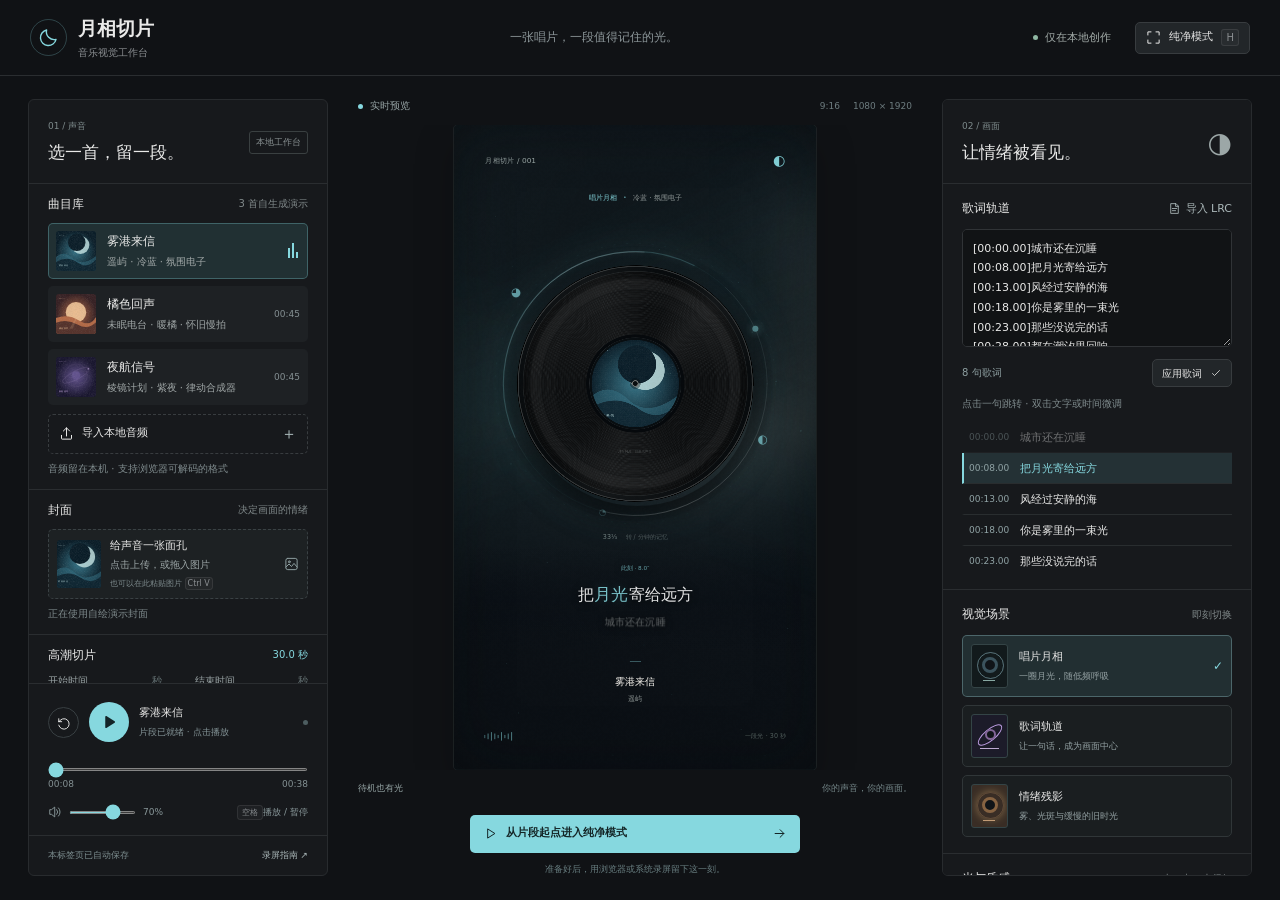
==== index.html @ 931502b3 "月相切片：加入浏览器端音乐视觉短片工作台。 桌面三栏编辑、9:16 纯净录制舞台、三套视觉场景、LRC 与会话内素材保存。演示曲和封面由仓库内脚本合成。" ====
<!doctype html>
<html lang="zh-CN">
<head>
  <meta charset="UTF-8">
  <meta name="viewport" content="width=device-width, initial-scale=1">
  <meta name="theme-color" content="#101215">
  <meta name="description" content="月相切片：用唱片、歌词和光，留下值得记住的几十秒。纯本地音乐视觉工作台。">
  <title>月相切片 · 音乐视觉工作台</title>
  <link rel="icon" href="assets/icon.svg" type="image/svg+xml">
  <link rel="stylesheet" href="css/workspace.css">
  <script type="module" src="js/app.js"></script>
</head>
<body>
  <svg class="icon-library" xmlns="http://www.w3.org/2000/svg" aria-hidden="true">
    <symbol id="i-moon" viewBox="0 0 24 24"><path d="M20.6 14.2A9 9 0 0 1 9.8 3.4 9 9 0 1 0 20.6 14.2Z"/></symbol>
    <symbol id="i-upload" viewBox="0 0 24 24"><path d="M12 16V3m-5 5 5-5 5 5M4 15v5a1 1 0 0 0 1 1h14a1 1 0 0 0 1-1v-5"/></symbol>
    <symbol id="i-image" viewBox="0 0 24 24"><rect x="3" y="3" width="18" height="18" rx="3"/><circle cx="8.5" cy="8.5" r="1.5"/><path d="m3 17 5-5 4 4 4-5 5 6"/></symbol>
    <symbol id="i-play" viewBox="0 0 24 24"><path d="m8 5 11 7-11 7Z"/></symbol>
    <symbol id="i-pause" viewBox="0 0 24 24"><path d="M8 5v14M16 5v14"/></symbol>
    <symbol id="i-restart" viewBox="0 0 24 24"><path d="M3 8V3m0 5h5M3.6 8A9 9 0 1 1 3 14"/></symbol>
    <symbol id="i-volume" viewBox="0 0 24 24"><path d="M11 4 6 8H3v8h3l5 4ZM15 8a6 6 0 0 1 0 8m3-11a10 10 0 0 1 0 14"/></symbol>
    <symbol id="i-expand" viewBox="0 0 24 24"><path d="M8 3H3v5m13-5h5v5M3 16v5h5m13-5v5h-5"/></symbol>
    <symbol id="i-arrow" viewBox="0 0 24 24"><path d="M5 12h14m-6-6 6 6-6 6"/></symbol>
    <symbol id="i-check" viewBox="0 0 24 24"><path d="m5 12 4 4L19 6"/></symbol>
    <symbol id="i-wave" viewBox="0 0 24 24"><path d="M3 10v4m4-7v10m5-14v18m5-14v10m4-7v4"/></symbol>
    <symbol id="i-orbit" viewBox="0 0 24 24"><circle cx="12" cy="12" r="4"/><ellipse cx="12" cy="12" rx="11" ry="5" transform="rotate(-35 12 12)"/></symbol>
    <symbol id="i-glow" viewBox="0 0 24 24"><path d="M12 3v2m0 14v2M3 12h2m14 0h2M5.6 5.6 7 7m10 10 1.4 1.4M5.6 18.4 7 17m10-10 1.4-1.4"/><circle cx="12" cy="12" r="4"/></symbol>
    <symbol id="i-file" viewBox="0 0 24 24"><path d="M14 3H5v18h14V8Zm0 0v5h5M8 12h8m-8 4h6"/></symbol>
  </svg>
  <header class="app-header">
    <a class="brand" href="./" aria-label="月相切片首页"><span class="brand-mark"><svg><use href="#i-moon"/></svg></span><span>月相切片<small>音乐视觉工作台</small></span></a>
    <div class="header-note">一张唱片，一段值得记住的光。</div>
    <div class="header-actions"><span class="local-badge"><i></i>仅在本地创作</span><button id="clean-mode" class="button small"><svg><use href="#i-expand"/></svg>纯净模式<kbd>H</kbd></button></div>
  </header>

  <main class="workspace">
    <aside class="panel library-panel" aria-label="曲目与播放设置">
      <div class="panel-heading"><div><span class="eyebrow">01 / 声音</span><h1>选一首，留一段。</h1></div><span class="outline-tag">本地工作台</span></div>
      <div class="library-scroll">
      <section class="panel-section song-section">
        <div class="section-title"><h2>曲目库</h2><span id="track-count">3 首演示</span></div>
        <div id="track-list" class="track-list" role="list" aria-label="曲目选择"></div>
        <label class="button import-audio" for="audio-file"><svg><use href="#i-upload"/></svg>导入本地音频<span>＋</span></label>
        <input id="audio-file" class="file-input" type="file" accept="audio/*,.wav,.mp3,.m4a,.aac,.ogg,.flac,.webm">
        <p class="field-hint">音频留在本机 · 支持浏览器可解码的格式</p>
        <div id="track-metadata" class="import-metadata" hidden>
          <label>歌名<input id="track-title" maxlength="80" placeholder="为这段声音命名"></label>
          <label>艺术家<input id="track-artist" maxlength="80" placeholder="艺术家名称"></label>
        </div>
      </section>

      <section class="panel-section cover-section">
        <div class="section-title"><h2>封面</h2><span>决定画面的情绪</span></div>
        <div id="cover-drop" class="cover-drop" tabindex="0" role="button" aria-label="点击、拖入或粘贴封面图片">
          <img id="cover-preview" src="assets/covers/mist-letter.svg" alt="当前封面">
          <div><strong>给声音一张面孔</strong><span>点击上传，或拖入图片</span><small>也可以在此粘贴图片 <kbd>Ctrl V</kbd></small></div>
          <svg><use href="#i-image"/></svg>
        </div>
        <input id="cover-file" class="file-input" type="file" accept="image/*">
        <p id="cover-status" class="field-hint" role="status">正在使用自绘演示封面</p>
      </section>

      <section class="panel-section clip-section">
        <div class="section-title"><h2>高潮切片</h2><span id="clip-length" class="accent-text">30.0 秒</span></div>
        <div class="time-fields"><label>开始时间 <span>秒</span><input id="clip-start" type="number" min="0" step="0.1" value="8" aria-label="片段开始时间（秒）"></label><span class="time-divider">—</span><label>结束时间 <span>秒</span><input id="clip-end" type="number" min="0" step="0.1" value="38" aria-label="片段结束时间（秒）"></label></div>
        <div class="waveform-wrap"><canvas id="waveform" width="520" height="112" aria-label="整首歌曲波形与片段范围"></canvas><div id="wave-selection" class="wave-selection"></div><div id="wave-playhead" class="wave-playhead"></div></div>
        <div class="wave-times"><span>00:00</span><span id="audio-duration">00:45</span></div>
        <p id="clip-message" class="field-hint" role="status">选取 15–60 秒，把最好的一段留下来。</p>
      </section>

      </div>
      <section class="player-section" aria-label="播放控制">
        <div class="player-controls"><button id="restart-play" class="icon-button" aria-label="从片段起点播放" title="从片段起点播放"><svg><use href="#i-restart"/></svg></button><button id="play-toggle" class="play-button" aria-label="播放" disabled><svg><use href="#i-play"/></svg></button><div><strong id="player-title">雾港来信</strong><span id="audio-status" role="status">正在准备声音…</span></div><span id="play-state" class="play-state"><i></i></span></div>
        <input id="progress" class="progress-range" type="range" min="8" max="38" value="8" step="0.01" aria-label="片段播放进度">
        <div class="play-times"><span id="current-time">00:08</span><span id="clip-end-time">00:38</span></div>
        <div class="volume-control"><svg><use href="#i-volume"/></svg><input id="volume" type="range" min="0" max="100" value="70" aria-label="音量"><output id="volume-value">70%</output><span class="shortcut-hint"><kbd>空格</kbd>播放 / 暂停</span></div>
      </section>
      <div class="panel-bottom"><span id="session-status"><i></i>本标签页自动保存</span><button id="record-help" class="text-button">录屏指南 ↗</button></div>
    </aside>

    <section class="stage-column" aria-label="视觉作品预览">
      <div class="preview-heading"><span><i></i>实时预览</span><div><span>9:16</span><span>1080 × 1920</span></div></div>
      <div class="stage-fit">
        <div id="stage" class="stage" data-scene="moon" aria-label="9:16 音乐视觉舞台">
          <div id="stage-scene" class="stage-scene">
            <div class="cover-backdrop"></div><div class="stage-gradient"></div>
            <div class="ambient-fog fog-one"></div><div class="ambient-fog fog-two"></div>
            <canvas id="particle-canvas" width="1080" height="1920" aria-hidden="true"></canvas>
            <div class="stage-topline"><span id="stage-edition">月相切片 / 001</span><span class="stage-top-mark">◐</span></div>
            <div class="scene-caption"><span id="scene-name">唱片月相</span><i></i><span id="stage-mood">冷蓝 · 氛围电子</span></div>

            <div class="record-composition">
              <div class="record-aura"></div>
              <svg class="moon-orbit" viewBox="0 0 900 900" aria-hidden="true"><defs><linearGradient id="orbit-light"><stop stop-color="white" stop-opacity=".05"/><stop offset=".45" stop-color="white" stop-opacity=".8"/><stop offset="1" stop-color="white" stop-opacity=".12"/></linearGradient></defs><circle class="orbit-base" cx="450" cy="450" r="392"/><circle class="orbit-main" cx="450" cy="450" r="392"/><circle class="orbit-fine" cx="450" cy="450" r="417"/><path class="orbit-arc" d="M92 610 A392 392 0 0 1 625 99"/><circle class="orbit-point" cx="807" cy="287" r="9"/></svg>
              <div class="phase-dot phase-one">◕</div><div class="phase-dot phase-two">◐</div><div class="phase-dot phase-three">◔</div>
              <div class="vinyl-shadow"></div>
              <div id="vinyl" class="vinyl"><div class="vinyl-sheen"></div><div class="vinyl-grooves"></div><div class="vinyl-label"><img id="vinyl-cover" src="assets/covers/mist-letter.svg" alt="唱片中心封面"><span class="spindle"></span></div><span class="vinyl-stamp">月相切片 · 自生成声音</span></div>
              <div class="record-coordinate">33⅓ <span>转 / 分钟的记忆</span></div>
            </div>

            <div id="lyric-display" class="lyric-display" aria-label="当前歌词">
              <span class="lyric-overline">此刻 · 08.0″</span>
              <div id="lyric-main" class="lyric-main">把月光寄给远方</div>
              <div id="lyric-secondary" class="lyric-secondary">风经过安静的海</div>
            </div>
            <div class="stage-song"><span class="song-rule"></span><h2 id="stage-title">雾港来信</h2><p id="stage-artist">遥屿</p></div>
            <div class="stage-bottomline"><div class="stage-meter" aria-hidden="true"><i></i><i></i><i></i><i></i><i></i><i></i><i></i><i></i><i></i></div><span id="stage-clip-caption">一段光 · 30 秒</span></div>
            <canvas id="grain-canvas" width="270" height="480" aria-hidden="true"></canvas>
            <div class="stage-vignette"></div>
            <div id="stage-error" class="stage-error" role="alert" hidden></div>
          </div>
        </div>
      </div>
      <div class="preview-bottom"><span id="preview-state"><i></i>待机也有光</span><span>你的声音，你的画面。</span></div>
      <div class="stage-actions"><button id="clean-start" class="button primary"><svg><use href="#i-play"/></svg>从片段起点进入纯净模式<svg><use href="#i-arrow"/></svg></button><p>准备好后，用浏览器或系统录屏留下这一刻。</p></div>
    </section>

    <aside class="panel edit-panel" aria-label="歌词与视觉设置">
      <div class="panel-heading"><div><span class="eyebrow">02 / 画面</span><h2>让情绪被看见。</h2></div><span class="tiny-moon">◑</span></div>
      <section class="panel-section lyrics-section">
        <div class="section-title"><h2>歌词轨道</h2><label class="text-button" for="lrc-file"><svg><use href="#i-file"/></svg>导入 LRC</label></div>
        <input id="lrc-file" class="file-input" type="file" accept=".lrc,.txt,text/plain">
        <label class="visually-hidden" for="lrc-editor">LRC 歌词文本</label>
        <textarea id="lrc-editor" rows="5" spellcheck="false" placeholder="[00:08.00] 把月光寄给远方&#10;[00:13.00] 风经过安静的海"></textarea>
        <div class="lrc-actions"><span id="lyric-count">8 句歌词</span><button id="apply-lrc" class="button small">应用歌词<svg><use href="#i-check"/></svg></button></div>
        <p id="lrc-message" class="field-hint" role="status">点击一句跳转 · 双击文字或时间微调</p>
        <div id="lyric-list" class="lyric-list" aria-label="点击歌词跳转，双击编辑"></div>
      </section>

      <section class="panel-section scenes-section">
        <div class="section-title"><h2>视觉场景</h2><span>即刻切换</span></div>
        <div class="scene-list" role="group" aria-label="选择视觉场景">
          <button class="scene-card selected" data-scene="moon" aria-pressed="true"><span class="scene-thumb moon-thumb"><span></span></span><div><strong>唱片月相</strong><small>一圈月光，随低频呼吸</small></div><span class="scene-selected">✓</span></button>
          <button class="scene-card" data-scene="orbit" aria-pressed="false"><span class="scene-thumb orbit-thumb"><span></span></span><div><strong>歌词轨道</strong><small>让一句话，成为画面中心</small></div><span class="scene-selected">✓</span></button>
          <button class="scene-card" data-scene="afterglow" aria-pressed="false"><span class="scene-thumb glow-thumb"><span></span></span><div><strong>情绪残影</strong><small>雾、光斑与缓慢的旧时光</small></div><span class="scene-selected">✓</span></button>
        </div>
      </section>

      <section class="panel-section visual-section">
        <div class="section-title"><h2>光与质感</h2><span>少一点，也很好</span></div>
        <div class="color-row"><span>主题色</span><div class="color-swatches" role="group" aria-label="主题预设色"><button class="color-swatch" style="--swatch:#86d8df" data-color="#86d8df" aria-label="月光青" aria-pressed="true"></button><button class="color-swatch" style="--swatch:#f0b47d" data-color="#f0b47d" aria-label="黄昏橘" aria-pressed="false"></button><button class="color-swatch" style="--swatch:#b9a0f5" data-color="#b9a0f5" aria-label="夜航紫" aria-pressed="false"></button><button class="color-swatch" style="--swatch:#e5a6b5" data-color="#e5a6b5" aria-label="余温粉" aria-pressed="false"></button><button class="color-swatch" style="--swatch:#d9dec8" data-color="#d9dec8" aria-label="雾白" aria-pressed="false"></button></div><label class="custom-color" title="自定义主题色"><input id="accent-color" type="color" value="#86d8df" aria-label="自定义主题色"><span>＋</span></label></div>
        <label class="intensity-control"><span>粒子扩散</span><input id="particles" type="range" min="0" max="100" value="42" aria-label="粒子强度"><output for="particles">42</output></label>
        <label class="intensity-control"><span>月相光环</span><input id="halo" type="range" min="0" max="100" value="62" aria-label="光环强度"><output for="halo">62</output></label>
        <label class="intensity-control"><span>胶片质感</span><input id="grain" type="range" min="0" max="100" value="17" aria-label="胶片强度"><output for="grain">17</output></label>
      </section>
      <div class="edit-bottom"><svg><use href="#i-moon"/></svg><p>一张唱片，承载一段歌词、<br>一种情绪和最值得记住的几十秒。</p></div>
    </aside>
  </main>

  <div id="toast" class="toast" role="status" hidden></div>
  <div id="clean-hint" class="clean-hint" hidden>按 <kbd>ESC</kbd> 返回工作台</div>
  <dialog id="help-dialog">
    <button id="close-help" class="dialog-close" aria-label="关闭录屏指南">×</button><span class="eyebrow">把这一刻留下来</span><h2>三步，录下你的切片。</h2>
    <ol><li><strong>准备画面</strong><p>选择音频、调整 15–60 秒片段，添加封面和 LRC，选好场景。</p></li><li><strong>进入纯净模式</strong><p>点击「从片段起点进入纯净模式」，自动播放。也可按 H 只切换画面；按空格播放 / 暂停，按 R 从起点播放。</p></li><li><strong>用你熟悉的工具录屏</strong><p>使用浏览器或系统录屏，裁剪舞台为 9:16，并启用系统声音。切片结束会自动停下，按 ESC 返回。1080×1920 是舞台逻辑尺寸；录制像素取决于窗口和录屏设置。</p></li></ol>
    <p class="dialog-note">本工具不录制、不上传音频或视频。请自行确认你导入素材的使用权限。</p>
  </dialog>
  <noscript><div class="noscript">此工作台需要启用 JavaScript。请通过 python -m http.server 打开。</div></noscript>
</body>
</html>
---- css/workspace.css ----
@charset "UTF-8";
:root {
  color-scheme: dark;
  --bg: #101215;
  --panel: #17191c;
  --line: #2a2d30;
  --text: #e9e9e8;
  --muted: #8a8e91;
  --accent: #86d8df;
  --control: #222528;
  font-family: "Microsoft YaHei","PingFang SC",system-ui,sans-serif;
  font-size: 13px;
  letter-spacing: 0
}
* {
  box-sizing: border-box
}
body {
  margin: 0;
  background: var(--bg);
  color: var(--text);
  overflow: hidden
}
button,input,textarea {
  font: inherit;
  letter-spacing: 0
}
button,label,a,input,textarea {
  -webkit-tap-highlight-color: transparent
}
button {
  cursor: pointer;
  color: inherit
}
button:disabled {
  opacity: .4;
  cursor: wait
}
button:focus-visible,a:focus-visible,input:focus-visible,textarea:focus-visible,[tabindex]:focus-visible {
  outline: 2px solid var(--accent);
  outline-offset: 3px
}
a {
  color: inherit;
  text-decoration: none
}
svg {
  width: 18px;
  height: 18px;
  fill: none;
  stroke: currentColor;
  stroke-width: 1.6;
  stroke-linecap: round;
  stroke-linejoin: round;
  flex-shrink: 0
}
h1,h2,p {
  margin: 0
}
button {
  border: 0;
  background: none
}
input[type=range] {
  accent-color: var(--accent);
  cursor: pointer;
  height: 3px;
  width: 100%;
  margin: 0;
  background: var(--line)
}
input[type=number],input[type=text],input:not([type]),textarea {
  color: var(--text);
  background: #111315;
  border: 1px solid #303336;
  border-radius: 5px;
  padding: 9px 10px;
  width: 100%;
  outline: none
}
input:focus,textarea:focus {
  border-color: #65878b
}
input[type=number] {
  appearance: textfield;
  -moz-appearance: textfield
}
input[type=number]::-webkit-inner-spin-button {
  appearance: none
}
textarea {
  resize: vertical;
  min-height: 105px;
  max-height: 180px;
  line-height: 1.8;
  font-size: 11px
}
kbd {
  font: 10px system-ui,sans-serif;
  background: #ffffff08;
  border: 1px solid #ffffff15;
  border-radius: 3px;
  color: var(--muted);
  padding: 2px 4px;
  white-space: nowrap
}
.icon-library,.file-input {
  display: none!important
}
.visually-hidden {
  position: absolute;
  width: 1px;
  height: 1px;
  overflow: hidden;
  clip: rect(0,0,0,0)
}
[hidden] {
  display: none!important
}
* {
  scrollbar-width: thin;
  scrollbar-color: #35383b transparent
}
::-webkit-scrollbar {
  width: 4px;
  height: 4px
}
::-webkit-scrollbar-thumb {
  background: #35383b;
  border-radius: 2px
}
.app-header {
  height: 76px;
  border-bottom: 1px solid var(--line);
  display: flex;
  align-items: center;
  justify-content: space-between;
  padding: 0 30px;
  gap: 24px
}
.brand {
  display: flex;
  align-items: center;
  gap: 11px;
  font-size: 19px;
  font-weight: 600;
  white-space: nowrap
}
.brand small {
  display: block;
  font-size: 10px;
  color: var(--muted);
  font-weight: 400;
  margin-top: 4px
}
.brand-mark {
  width: 37px;
  height: 37px;
  border: 1px solid #86d8df40;
  border-radius: 50%;
  color: var(--accent);
  display: grid;
  place-items: center
}
.brand-mark svg {
  width: 21px;
  height: 21px
}
.header-note {
  font-size: 12px;
  color: #8c9699
}
.header-actions {
  display: flex;
  gap: 24px;
  align-items: center
}
.local-badge {
  font-size: 11px;
  color: #a3aca9;
  display: flex;
  align-items: center;
  gap: 7px
}
.local-badge i,.panel-bottom i,.preview-heading i,.preview-bottom i {
  width: 5px;
  height: 5px;
  border-radius: 50%;
  background: #8fb7a2;
  display: inline-block
}
.button {
  min-height: 36px;
  border: 1px solid #383c3f;
  border-radius: 5px;
  background: #222629;
  display: inline-flex;
  align-items: center;
  justify-content: center;
  gap: 8px;
  font-size: 12px;
  padding: 8px 12px;
  transition: background .16s,border-color .16s;
  white-space: normal;
  line-height: 1.5
}
.button:hover {
  background: #30363a;
  border-color: #607074
}
.button.small {
  min-height: 32px;
  padding: 6px 10px;
  font-size: 11px
}
.button svg {
  width: 15px;
  height: 15px
}
.button.primary {
  background: var(--accent);
  color: #142526;
  border-color: transparent;
  font-weight: 600
}
.button.primary:hover {
  background: #b0e8e8
}
.text-button {
  display: inline-flex;
  align-items: center;
  gap: 5px;
  font-size: 11px;
  color: #aab7b8;
  cursor: pointer;
  padding: 0;
  white-space: nowrap
}
.text-button:hover {
  color: var(--accent)
}
.text-button svg {
  width: 13px;
  height: 13px
}
.workspace {
  display: grid;
  grid-template-columns: 300px minmax(270px,1fr) 310px;
  gap: 28px;
  height: calc(100dvh - 76px);
  max-width: 1660px;
  padding: 23px 28px 24px;
  margin: auto
}
.panel {
  min-width: 0;
  background: var(--panel);
  border: 1px solid #282b2e;
  border-radius: 6px;
  overflow-y: auto;
  overflow-x: hidden;
  display: flex;
  flex-direction: column
}
.panel-heading {
  display: flex;
  justify-content: space-between;
  align-items: center;
  padding: 20px 19px 17px;
  gap: 12px;
  border-bottom: 1px solid var(--line)
}
.library-panel {
  overflow: hidden;
}
.library-panel > .panel-heading, .library-panel > .player-section, .library-panel > .panel-bottom {
  flex-shrink: 0;
}
.library-scroll {
  flex: 1;
  min-height: 0;
  overflow-y: auto;
}
.library-scroll .panel-section {
  padding-top: 12px;
  padding-bottom: 12px;
}
.library-scroll .section-title {
  margin-bottom: 10px;
}
.library-scroll .track-card {
  min-height: 56px;
  padding: 7px;
}
.library-scroll .track-cover {
  width: 40px;
  height: 40px;
}
.library-scroll .import-audio {
  min-height: 34px;
  padding: 7px 10px;
  margin-top: 9px;
}
.library-scroll .cover-drop {
  padding: 8px;
  gap: 9px;
}
.library-scroll .cover-drop img {
  width: 44px;
  height: 48px;
}
.library-scroll .field-hint {
  margin-top: 6px;
}
.library-scroll .waveform-wrap, .library-scroll .waveform-wrap canvas {
  height: 38px;
}
.library-panel > .player-section {
  border-top: 1px solid var(--line);
  background: var(--panel);
}
.eyebrow {
  font-size: 9px;
  color: #7e8b8c;
  display: block;
  margin-bottom: 7px
}
.panel-heading h1,.panel-heading h2 {
  font-size: 17px;
  font-weight: 500;
  line-height: 1.5
}
.outline-tag {
  font-size: 9px;
  color: #899192;
  border: 1px solid #3a4041;
  border-radius: 3px;
  padding: 4px 6px;
  white-space: nowrap
}
.tiny-moon {
  font-size: 28px;
  color: #9ca7a7
}
.panel-section {
  padding: 16px 19px;
  border-bottom: 1px solid var(--line)
}
.section-title {
  display: flex;
  align-items: center;
  justify-content: space-between;
  gap: 8px;
  margin-bottom: 12px
}
.section-title h2 {
  font-size: 12px;
  font-weight: 500
}
.section-title>span {
  font-size: 10px;
  color: #80898a
}
.section-title>span.accent-text {
  color: var(--accent)
}
.track-list {
  display: grid;
  gap: 7px;
  max-height: 258px;
  overflow-y: auto
}
.track-card {
  display: flex;
  text-align: left;
  align-items: center;
  gap: 11px;
  width: 100%;
  padding: 8px;
  border: 1px solid transparent;
  border-radius: 5px;
  min-height: 64px;
  background: #1e2124;
  position: relative
}
.track-card:hover {
  background: #272b2e
}
.track-card.selected {
  background: #213033;
  border-color: #86d8df4d
}
.track-cover {
  width: 44px;
  height: 44px;
  border-radius: 3px;
  object-fit: cover
}
.track-copy {
  min-width: 0;
  flex: 1
}
.track-copy strong {
  font-size: 12px;
  display: block;
  font-weight: 500;
  overflow: hidden;
  white-space: nowrap;
  text-overflow: ellipsis
}
.track-copy small {
  font-size: 10px;
  display: block;
  color: #a0a7a7;
  margin-top: 5px;
  overflow: hidden;
  white-space: nowrap;
  text-overflow: ellipsis
}
.track-indicator {
  font-size: 9px;
  display: flex;
  align-items: flex-end;
  gap: 2px;
  color: var(--accent);
  width: 12px;
  flex: none
}
.track-indicator i {
  width: 2px;
  height: 10px;
  background: currentColor;
  display: block
}
.track-indicator i:nth-child(2) {
  height: 15px
}
.track-indicator i:nth-child(3) {
  height: 6px
}
.track-duration {
  font-size: 9px;
  color: #859093;
  font-variant-numeric: tabular-nums
}
.import-audio {
  width: 100%;
  margin-top: 11px;
  background: transparent;
  border-style: dashed;
  font-size: 11px
}
.import-audio span {
  margin-left: auto;
  font-size: 16px;
  color: #a8b7b8
}
.field-hint {
  font-size: 10px;
  color: #7f8b8d;
  line-height: 1.7;
  margin-top: 8px;
  min-height: 17px
}
.field-hint.error {
  color: #f0a49d
}
.import-metadata {
  display: grid;
  gap: 8px;
  margin-top: 10px
}
.import-metadata label {
  font-size: 10px;
  color: var(--muted)
}
.import-metadata input {
  margin-top: 5px;
  font-size: 11px
}
.cover-drop {
  border: 1px dashed #3a4144;
  background: #1d2123;
  border-radius: 5px;
  display: flex;
  align-items: center;
  gap: 11px;
  padding: 10px;
  cursor: pointer;
  transition: background .2s,border-color .2s
}
.cover-drop:hover,.cover-drop.drag-over {
  border-color: var(--accent);
  background: #26363a
}
.cover-drop img {
  width: 49px;
  height: 57px;
  object-fit: cover;
  border-radius: 3px
}
.cover-drop>div {
  flex: 1;
  min-width: 0
}
.cover-drop strong {
  font-size: 11px;
  font-weight: 400;
  display: block
}
.cover-drop span {
  display: block;
  font-size: 10px;
  margin-top: 5px;
  color: #9da7a8
}
.cover-drop small {
  display: block;
  font-size: 8px;
  line-height: 1.5;
  margin-top: 6px;
  color: #7c898b
}
.cover-drop small kbd {
  font-size: 8px;
  padding: 1px 2px
}
.cover-drop>svg {
  width: 15px;
  color: #8c9e9f
}
.time-fields {
  display: flex;
  gap: 10px;
  align-items: center
}
.time-fields label {
  flex: 1;
  color: #98a2a3;
  font-size: 10px;
  min-width: 0
}
.time-fields label>span {
  float: right;
  color: #657274
}
.time-fields input {
  margin-top: 7px;
  font-size: 15px;
  padding: 8px 10px;
  font-variant-numeric: tabular-nums
}
.time-divider {
  margin-top: 20px;
  color: #5d7071
}
.waveform-wrap {
  position: relative;
  overflow: hidden;
  margin-top: 12px;
  height: 45px;
  background: #111719;
  border-radius: 3px
}
.waveform-wrap canvas {
  width: 100%;
  height: 45px;
  display: block
}
.wave-selection {
  position: absolute;
  top: 0;
  bottom: 0;
  background: #86d8df13;
  border-left: 2px solid #86d8df90;
  border-right: 2px solid #86d8df90;
  pointer-events: none
}
.wave-playhead {
  position: absolute;
  top: 0;
  bottom: 0;
  width: 1px;
  background: #e0f4ef;
  pointer-events: none
}
.wave-times,.play-times {
  display: flex;
  justify-content: space-between;
  font-size: 9px;
  color: #859294;
  margin-top: 5px;
  font-variant-numeric: tabular-nums
}
.player-section {
  padding: 18px 19px 16px
}
.player-controls {
  display: flex;
  align-items: center;
  gap: 10px;
  margin-bottom: 17px
}
.icon-button {
  padding: 7px;
  width: 31px;
  height: 31px;
  border: 1px solid #383f42;
  border-radius: 50%;
  display: grid;
  place-items: center;
  flex-shrink: 0
}
.icon-button:hover {
  background: #2d3639
}
.icon-button svg {
  width: 14px
}
.play-button {
  width: 40px;
  height: 40px;
  border-radius: 50%;
  display: grid;
  place-items: center;
  background: var(--accent);
  color: #132528;
  flex-shrink: 0
}
.play-button svg {
  width: 18px;
  stroke-width: 2;
  fill: currentColor
}
.play-button.is-playing svg {
  fill: none;
  stroke-width: 3
}
.player-controls>div {
  flex: 1;
  min-width: 0
}
.player-controls strong {
  display: block;
  font-size: 11px;
  font-weight: 500;
  white-space: nowrap;
  text-overflow: ellipsis;
  overflow: hidden
}
.player-controls div>span {
  display: block;
  font-size: 9px;
  color: #849497;
  margin-top: 6px;
  line-height: 1.5
}
.play-state {
  width: 5px;
  height: 5px;
  border-radius: 50%;
  background: #4d5d60
}
.play-state.active {
  background: var(--accent);
  box-shadow: 0 0 8px #86d8df50
}
.volume-control {
  display: flex;
  gap: 7px;
  align-items: center;
  margin-top: 16px;
  color: #8b9a9c
}
.volume-control svg {
  width: 14px;
  height: 14px
}
.volume-control input {
  width: 67px
}
.volume-control output {
  font-size: 9px;
  width: 28px;
  font-variant-numeric: tabular-nums
}
.shortcut-hint {
  font-size: 9px;
  margin-left: auto;
  white-space: nowrap
}
.shortcut-hint kbd {
  font-size: 8px
}
.panel-bottom {
  margin-top: auto;
  border-top: 1px solid var(--line);
  padding: 13px 19px;
  display: flex;
  align-items: center;
  justify-content: space-between;
  font-size: 9px;
  color: #7d8e90;
  gap: 6px
}
.panel-bottom>span {
  display: flex;
  gap: 6px;
  align-items: center
}
.panel-bottom .text-button {
  font-size: 9px
}
.stage-column {
  min-height: 0;
  min-width: 0;
  display: flex;
  flex-direction: column;
  align-items: stretch
}
.preview-heading {
  display: flex;
  justify-content: space-between;
  align-items: center;
  font-size: 10px;
  color: #96a3a4;
  padding: 0 2px 12px
}
.preview-heading>span {
  display: flex;
  gap: 7px;
  align-items: center
}
.preview-heading i {
  background: var(--accent)
}
.preview-heading>div {
  display: flex;
  gap: 13px;
  font-size: 9px;
  color: #6e7d80
}
.stage-fit {
  min-height: 0;
  flex: 1;
  display: flex;
  align-items: center;
  justify-content: center;
  overflow: hidden
}
.stage {
  position: relative;
  overflow: hidden;
  background: #111b20;
  border: 0;
  outline: 1px solid #46525040;
  border-radius: 4px;
  box-shadow: 0 16px 40px #00000035;
  isolation: isolate;
  flex: none
}
.stage-scene {
  width: 1080px;
  height: 1920px;
  position: absolute;
  left: 0;
  top: 0;
  overflow: hidden;
  transform-origin: 0 0;
  background: #11181b;
  color: #f6f3ed;
  --accent: #86d8df;
  --low: .1;
  --mid: .1;
  --high: .1;
  --vocal: .1;
  --breath: 1;
  --halo: .62;
  --grain: .17
}
.cover-backdrop {
  position: absolute;
  inset: -100px;
  background-image: url('../assets/covers/mist-letter.svg');
  background-size: cover;
  background-position: center;
  filter: blur(100px) saturate(.6);
  opacity: .33;
  transition: opacity 1s
}
.stage-gradient {
  position: absolute;
  inset: 0;
  background: linear-gradient(180deg,#0b101669 0%,#0b13167a 48%,#0a0e13e0 76%,#0a0e13e8 100%)
}
.ambient-fog {
  position: absolute;
  left: -35%;
  width: 170%;
  height: 700px;
  background: linear-gradient(transparent,color-mix(in srgb,var(--accent) 9%,transparent),transparent);
  filter: blur(95px);
  opacity: .5;
  transform: rotate(-25deg);
  pointer-events: none
}
.fog-one {
  top: 210px
}
.fog-two {
  top: 550px;
  opacity: .2;
  transform: rotate(20deg)
}
#particle-canvas {
  position: absolute;
  inset: 0;
  width: 100%;
  height: 100%;
  opacity: .8
}
.stage-topline {
  position: absolute;
  top: 92px;
  left: 93px;
  right: 93px;
  display: flex;
  justify-content: space-between;
  color: #d9e9e5b0;
  font-size: 22px
}
.stage-top-mark {
  font-size: 42px;
  line-height: 1;
  transform: translateY(-9px);
  color: var(--accent)
}
.scene-caption {
  position: absolute;
  top: 201px;
  left: 0;
  width: 100%;
  display: flex;
  align-items: center;
  justify-content: center;
  gap: 22px;
  color: #dbe4e09e;
  font-size: 21px
}
.scene-caption i {
  width: 4px;
  height: 4px;
  background: var(--accent);
  border-radius: 50%
}
.scene-caption>span:first-child {
  color: var(--accent)
}
.record-composition {
  position: absolute;
  width: 900px;
  height: 900px;
  left: 90px;
  top: 320px;
  transition: top 1s,transform 1s
}
.record-aura {
  position: absolute;
  inset: 40px;
  border-radius: 50%;
  box-shadow: 0 0 100px 12px color-mix(in srgb,var(--accent) 18%,transparent),inset 0 0 50px color-mix(in srgb,var(--accent) 12%,transparent);
  opacity: calc(var(--halo) * (.35 + var(--low)));
  transform: scale(var(--breath));
  transition: opacity .3s
}
.moon-orbit {
  position: absolute;
  inset: 0;
  width: 900px;
  height: 900px;
  fill: none;
  stroke-width: 1.6;
  transform: scale(var(--breath));
  opacity: calc(.18 + var(--halo) * .65)
}
.orbit-base {
  stroke: var(--accent);
  opacity: .14
}
.orbit-main {
  stroke: url(#orbit-light);
  stroke-dasharray: 880 270;
  transform-origin: center;
  transform: rotate(-23deg)
}
.orbit-fine {
  stroke: var(--accent);
  opacity: .22;
  stroke-width: 1;
  stroke-dasharray: 4 34
}
.orbit-arc {
  stroke: var(--accent);
  stroke-width: 3;
  opacity: calc(.3 + var(--low));
  filter: drop-shadow(0 0 9px var(--accent))
}
.orbit-point {
  fill: var(--accent);
  stroke: none;
  opacity: .9;
  filter: drop-shadow(0 0 12px var(--accent))
}
.phase-dot {
  position: absolute;
  color: var(--accent);
  font-family: system-ui;
  font-size: 34px;
  opacity: .68;
  z-index: 2;
  width: 42px;
  height: 42px;
  display: grid;
  place-items: center;
  text-shadow: 0 0 10px #86d8df20
}
.phase-one {
  top: 155px;
  left: 74px
}
.phase-two {
  top: 593px;
  right: 50px
}
.phase-three {
  bottom: 45px;
  left: 332px;
  font-size: 25px;
  opacity: .3
}
.vinyl-shadow {
  position: absolute;
  left: 112px;
  top: 125px;
  width: 690px;
  height: 690px;
  border-radius: 50%;
  box-shadow: 0 35px 85px #00000085
}
.vinyl {
  position: absolute;
  left: 100px;
  top: 100px;
  width: 700px;
  height: 700px;
  border-radius: 50%;
  background: repeating-radial-gradient(circle at center,#171a1c 0,#0a0b0c 2px,#1b1d1e 3px,#0a0b0c 4px,#101213 7px);
  border: 3px solid #343738;
  box-shadow: inset 0 0 0 12px #080b0d,inset 0 0 0 14px #31363880,inset 0 0 60px #000,0 0 0 2px #000;
  will-change: transform;
  transform: rotate(var(--rotation,0deg)) scale(var(--record-scale,1));
  overflow: hidden
}
.vinyl-sheen {
  position: absolute;
  inset: 0;
  background: conic-gradient(from 20deg,transparent 0deg,#ffffff0c 24deg,transparent 65deg,#ffffff01 125deg,#ffffff0b 175deg,transparent 205deg,#ffffff01 250deg,#ffffff0a 320deg,transparent 350deg);
  border-radius: 50%
}
.vinyl-grooves {
  position: absolute;
  inset: 33px;
  border-radius: 50%;
  border: 1px solid #ffffff08;
  box-shadow: inset 0 0 0 30px #ffffff02,inset 0 0 0 32px #ffffff05,inset 0 0 0 72px #ffffff03
}
.vinyl-label {
  position: absolute;
  left: 211px;
  top: 211px;
  width: 272px;
  height: 272px;
  border-radius: 50%;
  overflow: hidden;
  border: 6px solid #080d10;
  box-shadow: 0 0 0 1px #9ca7aa36,0 0 0 10px #06090c
}
.vinyl-label img {
  width: 100%;
  height: 100%;
  object-fit: cover;
  display: block;
  transition: opacity .4s
}
.spindle {
  position: absolute;
  left: calc(50% - 10px);
  top: calc(50% - 10px);
  width: 20px;
  height: 20px;
  background: #080c0e;
  border: 3px solid #727573;
  border-radius: 50%;
  box-shadow: 0 0 0 6px #05080c60
}
.vinyl-stamp {
  position: absolute;
  top: 542px;
  left: 0;
  right: 0;
  text-align: center;
  font-size: 10px;
  color: #a3a8a84d
}
.record-coordinate {
  position: absolute;
  top: 895px;
  left: 0;
  right: 0;
  text-align: center;
  font-size: 19px;
  color: #bacdcb8c
}
.record-coordinate span {
  margin-left: 19px;
  font-size: 18px;
  color: #bacdcb59
}
.lyric-display {
  position: absolute;
  top: 1307px;
  left: 86px;
  right: 86px;
  text-align: center;
  min-height: 212px;
  color: #fff;
  text-shadow: 0 2px 24px #000;
  isolation: isolate
}
.lyric-display:before {
  content: "";
  position: absolute;
  inset: -56px -40px;
  background: linear-gradient(transparent,#090e1480,transparent);
  z-index: -1
}
.lyric-overline {
  display: block;
  font-size: 17px;
  color: var(--lyric-accent, var(--accent));
  opacity: .7;
  margin-bottom: 29px;
  font-variant-numeric: tabular-nums
}
.lyric-main {
  font-size: 48px;
  font-weight: 500;
  line-height: 1.5;
  text-wrap: balance;
  white-space: nowrap;
  filter: blur(calc((1 - var(--vocal)) * .18px));
  opacity: calc(.87 + var(--vocal) * .13);
  transition: font-size .5s,color .5s,opacity .5s;
  min-height: 72px;
  letter-spacing: 0
}
.lyric-main .keyword {
  color: var(--lyric-accent, var(--accent));
  font-size: 1.075em;
  text-shadow: 0 0 28px color-mix(in srgb,var(--accent) 20%,transparent)
}
.lyric-secondary {
  font-size: 30px;
  line-height: 1.6;
  margin-top: 21px;
  color: #ecf1ee66;
  white-space: nowrap;
  min-height: 48px;
  filter: blur(.7px)
}
.lyric-display.change .lyric-main {
  animation: lyric-in .65s ease both
}
.lyric-display.change .lyric-secondary {
  animation: lyric-secondary-in .7s ease both
}
.lyric-display.secondary-change .lyric-secondary {
  animation: lyric-secondary-in .7s ease both;
}
.stage-song {
  position: absolute;
  left: 90px;
  right: 90px;
  bottom: 196px;
  text-align: center
}
.song-rule {
  width: 33px;
  height: 2px;
  background: var(--accent);
  opacity: .65;
  display: block;
  margin: 0 auto 35px
}
.stage-song h2 {
  font-size: 30px;
  line-height: 1.5;
  font-weight: 400;
  white-space: nowrap;
  overflow: hidden;
  text-overflow: ellipsis
}
.stage-song p {
  font-size: 21px;
  color: #c5cecab3;
  line-height: 1.5;
  margin-top: 14px;
  white-space: nowrap;
  overflow: hidden;
  text-overflow: ellipsis
}
.stage-bottomline {
  position: absolute;
  bottom: 85px;
  left: 90px;
  right: 90px;
  display: flex;
  align-items: center;
  justify-content: space-between;
  font-size: 19px;
  color: #a6bcb37a
}
.stage-meter {
  display: flex;
  align-items: center;
  gap: 7px;
  height: 28px
}
.stage-meter i {
  height: 9px;
  width: 3px;
  background: var(--accent);
  opacity: .55;
  transform: scaleY(var(--meter,1));
  transition: transform .13s
}
.stage-meter i:nth-child(2n) {
  height: 16px
}
.stage-meter i:nth-child(3n) {
  height: 24px
}
#grain-canvas {
  position: absolute;
  inset: 0;
  width: 100%;
  height: 100%;
  opacity: calc(var(--grain) * .42);
  mix-blend-mode: soft-light;
  pointer-events: none;
  image-rendering: auto
}
.stage-vignette {
  position: absolute;
  inset: 0;
  box-shadow: inset 0 0 180px #05080a50;
  pointer-events: none
}
.stage-error {
  position: absolute;
  left: 95px;
  right: 95px;
  top: 1320px;
  padding: 25px 30px;
  text-align: center;
  font-size: 23px;
  line-height: 1.6;
  background: #1e141cf0;
  border: 1px solid #cf858660;
  border-radius: 8px;
  color: #ffe0db;
  z-index: 10
}
.stage.audio-error .lyric-display {
  visibility: hidden;
}
.stage[data-scene=orbit] .record-composition {
  top: 323px;
  transform: scale(.74)
}
.stage[data-scene=orbit] .record-coordinate {
  opacity: 0
}
.stage[data-scene=orbit] .lyric-display {
  top: 1190px
}
.stage[data-scene=orbit] .lyric-main {
  font-size: 66px
}
.stage[data-scene=orbit] .lyric-secondary {
  font-size: 32px;
  margin-top: 35px
}
.stage[data-scene=orbit] .moon-orbit {
  transform: rotate(-25deg) scaleX(1.09) scaleY(.87)
}
.stage[data-scene=orbit] .orbit-fine {
  stroke-dasharray: 140 120;
  opacity: .4
}
.stage[data-scene=orbit] .phase-dot {
  opacity: .28
}
.stage[data-scene=orbit] .scene-caption {
  top: 243px
}
.stage[data-scene=afterglow] .cover-backdrop {
  opacity: .55;
  filter: blur(85px) saturate(.65)
}
.stage[data-scene=afterglow] .record-composition {
  top: 323px;
  transform: scale(.87) rotate(-4deg)
}
.stage[data-scene=afterglow] .moon-orbit {
  opacity: calc(.08 + var(--halo) * .2)
}
.stage[data-scene=afterglow] .record-aura {
  box-shadow: 0 0 130px 45px color-mix(in srgb,var(--accent) 22%,transparent),40px 45px 55px color-mix(in srgb,var(--accent) 8%,transparent);
  opacity: calc(var(--halo) * (.6 + var(--low) * .5))
}
.stage[data-scene=afterglow] .phase-dot {
  opacity: .18
}
.stage[data-scene=afterglow] .fog-one {
  opacity: .65;
  top: 430px
}
.stage[data-scene=afterglow] .fog-two {
  opacity: .35
}
.stage[data-scene=afterglow] .vinyl-shadow {
  box-shadow: 28px 20px 0 #9d9b8a05,56px 40px 0 #9d9b8a03,0 45px 100px #00000070
}
.stage[data-scene=afterglow] .record-coordinate {
  opacity: .5
}
.preview-bottom {
  display: flex;
  align-items: center;
  justify-content: space-between;
  font-size: 9px;
  color: #738587;
  margin-top: 12px;
  padding: 0 2px;
  gap: 6px
}
.preview-bottom>span:first-child {
  display: flex;
  gap: 6px;
  align-items: center;
  color: #95a4a4
}
.preview-bottom i {
  background: #7da39e
}
.stage-actions {
  padding-top: 20px;
  text-align: center
}
.stage-actions .button {
  min-height: 38px;
  font-size: 11px;
  width: min(100%,330px)
}
.stage-actions .button svg:last-child {
  margin-left: auto;
  width: 15px
}
.stage-actions p {
  font-size: 9px;
  color: #687e80;
  margin-top: 9px;
  line-height: 1.6
}
.lyrics-section {
  padding-bottom: 13px
}
.lrc-actions {
  display: flex;
  justify-content: space-between;
  align-items: center;
  margin-top: 9px;
  gap: 9px
}
.lrc-actions>span {
  font-size: 10px;
  color: #8fa0a2
}
.lrc-actions .button {
  font-size: 10px;
  min-height: 28px;
  padding: 4px 9px
}
.lrc-actions svg {
  width: 12px
}
.lyric-list {
  height: 154px;
  margin-top: 10px;
  overflow-y: auto;
  overflow-x: hidden
}
.lyric-row {
  display: flex;
  gap: 8px;
  align-items: center;
  border-bottom: 1px solid #292d2f;
  padding: 7px 5px;
  min-height: 31px;
  cursor: pointer;
  border-left: 2px solid transparent
}
.lyric-row:hover {
  background: #252b2d
}
.lyric-row.active {
  color: var(--accent);
  background: #243135;
  border-left-color: var(--accent)
}
.lyric-row.outside {
  opacity: .42
}
.lyric-row .lyric-time {
  font-size: 9px;
  font-variant-numeric: tabular-nums;
  color: #92a5a7;
  min-width: 43px;
  white-space: nowrap
}
.lyric-row .lyric-text {
  font-size: 11px;
  white-space: nowrap;
  overflow: hidden;
  text-overflow: ellipsis;
  flex: 1;
  min-width: 0
}
.lyric-row input {
  font-size: 11px;
  padding: 3px;
  min-width: 0
}
.lyric-row .time-edit {
  width: 62px
}
.lyric-list-empty {
  font-size: 10px;
  color: #7c8c8e;
  text-align: center;
  line-height: 1.8;
  padding: 30px 0
}
.scene-list {
  display: grid;
  gap: 8px
}
.scene-card {
  border: 1px solid #303638;
  border-radius: 5px;
  padding: 8px;
  display: flex;
  align-items: center;
  gap: 11px;
  text-align: left;
  background: #1a1e20;
  width: 100%;
  min-height: 60px
}
.scene-card:hover {
  background: #272c2f
}
.scene-card.selected {
  border-color: #779da280;
  background: #222f32
}
.scene-thumb {
  display: block;
  width: 37px;
  height: 44px;
  border-radius: 3px;
  background: #121a1c;
  position: relative;
  overflow: hidden;
  flex-shrink: 0;
  border: 1px solid #344446
}
.scene-thumb:before {
  content: "";
  position: absolute;
  width: 25px;
  height: 25px;
  border: 1px solid #9dcbd780;
  border-radius: 50%;
  top: 7px;
  left: 5px
}
.scene-thumb span {
  position: absolute;
  width: 16px;
  height: 16px;
  top: 12px;
  left: 10px;
  background: #101418;
  border: 3px solid #3b535d;
  border-radius: 50%
}
.scene-thumb:after {
  content: "";
  position: absolute;
  width: 12px;
  height: 1px;
  background: #88a9a3;
  bottom: 6px;
  left: 11px
}
.orbit-thumb {
  background: #1c1b29
}
.orbit-thumb:before {
  width: 28px;
  height: 10px;
  top: 14px;
  left: 3px;
  transform: rotate(-40deg);
  border-color: #bb9be0
}
.orbit-thumb span {
  width: 11px;
  height: 11px;
  top: 14px;
  left: 13px;
  border-width: 2px;
  border-color: #826597
}
.orbit-thumb:after {
  bottom: 8px;
  width: 19px;
  left: 8px;
  background: #bcaad0
}
.glow-thumb {
  background: #392d25
}
.glow-thumb:before {
  border-color: #dba67340;
  box-shadow: 0 0 8px #e8bc7770
}
.glow-thumb span {
  border-color: #866342
}
.glow-thumb:after {
  background: #c29b75
}
.scene-card>div {
  flex: 1;
  min-width: 0
}
.scene-card strong {
  display: block;
  font-size: 11px;
  font-weight: 500
}
.scene-card small {
  font-size: 9px;
  color: #93a0a2;
  display: block;
  margin-top: 6px;
  line-height: 1.5
}
.scene-selected {
  display: none;
  color: var(--accent);
  font-size: 12px
}
.scene-card.selected .scene-selected {
  display: block
}
.color-row {
  display: flex;
  align-items: center;
  gap: 10px;
  font-size: 10px;
  color: #a6b2b4;
  margin: 16px 0 19px
}
.color-swatches {
  display: flex;
  align-items: center;
  gap: 9px;
  margin-left: auto
}
.color-swatch {
  width: 18px;
  height: 18px;
  background: var(--swatch);
  border: 3px solid #191d20;
  border-radius: 50%;
  box-shadow: 0 0 0 1px transparent;
  padding: 0;
  flex-shrink: 0
}
.color-swatch[aria-pressed=true] {
  box-shadow: 0 0 0 1px #aebeb9
}
.custom-color {
  position: relative;
  overflow: hidden;
  display: grid;
  place-items: center;
  width: 20px;
  height: 20px;
  border: 1px solid #586263;
  border-radius: 50%;
  font-size: 15px;
  color: #aeb8b8;
  flex-shrink: 0;
  cursor: pointer
}
.custom-color input {
  position: absolute;
  inset: 0;
  opacity: 0;
  cursor: pointer;
  width: 100%;
  height: 100%;
  border: 0
}
.intensity-control {
  display: flex;
  align-items: center;
  gap: 13px;
  font-size: 10px;
  color: #9aabad;
  margin: 19px 0
}
.intensity-control:last-child {
  margin-bottom: 3px
}
.intensity-control>span {
  width: 60px;
  flex: none
}
.intensity-control input {
  flex: 1;
  min-width: 0
}
.intensity-control output {
  width: 23px;
  text-align: right;
  font-size: 9px;
  color: #8aa2a6;
  font-variant-numeric: tabular-nums
}
.edit-bottom {
  display: flex;
  align-items: flex-start;
  gap: 12px;
  padding: 18px 19px;
  margin-top: auto;
  color: #6f8587
}
.edit-bottom svg {
  width: 18px;
  height: 18px;
  color: #7f999c
}
.edit-bottom p {
  font-size: 9px;
  line-height: 1.9
}
.toast {
  position: fixed;
  left: 50%;
  bottom: 24px;
  transform: translateX(-50%);
  padding: 12px 19px;
  background: #253335;
  border: 1px solid #597578;
  border-radius: 6px;
  box-shadow: 0 5px 25px #0005;
  color: #e3f0ee;
  font-size: 12px;
  max-width: calc(100vw - 32px);
  z-index: 100;
  line-height: 1.6
}
.toast.error {
  background: #38272a;
  border-color: #8e555d;
  color: #ffe2e2
}
.clean-hint {
  position: fixed;
  left: 50%;
  bottom: 25px;
  transform: translateX(-50%);
  color: #c6d3cf;
  background: #101719c9;
  font-size: 12px;
  border-radius: 5px;
  padding: 10px 15px;
  z-index: 100;
  transition: opacity .6s;
  pointer-events: none
}
.clean-hint.fade {
  opacity: 0
}
body.clean-mode {
  background: #080a0c;
  overflow: hidden
}
body.clean-mode .app-header,body.clean-mode .panel,body.clean-mode .preview-heading,body.clean-mode .preview-bottom,body.clean-mode .stage-actions,body.clean-mode .toast,body.clean-mode dialog {
  display: none!important
}
body.clean-mode .workspace {
  display: block;
  padding: 0;
  width: 100vw;
  height: 100dvh;
  max-width: none
}
body.clean-mode .stage-column {
  width: 100%;
  height: 100%;
  display: block
}
body.clean-mode .stage-fit {
  width: 100%;
  height: 100%;
  display: flex
}
body.clean-mode .stage {
  border: 0;
  border-radius: 0;
  box-shadow: none;
  outline: 0;
}
body.clean-mode .stage.audio-error .lyric-display {
  visibility: visible;
}
body.clean-mode .stage-error {
  display: none!important
}
dialog {
  background: #1c2225;
  border: 1px solid #425154;
  color: var(--text);
  border-radius: 8px;
  padding: 32px;
  max-width: 450px;
  width: calc(100vw - 32px);
  box-shadow: 0 30px 100px #0007
}
dialog::backdrop {
  background: #05080ac0;
  backdrop-filter: blur(5px)
}
dialog h2 {
  font-size: 21px;
  margin-top: 12px;
  font-weight: 500;
  line-height: 1.5
}
dialog ol {
  padding-left: 23px;
  margin: 25px 0
}
dialog li {
  font-size: 12px;
  padding-left: 5px;
  margin: 18px 0
}
dialog li strong {
  font-weight: 500
}
dialog li p {
  font-size: 11px;
  color: #9db1b4;
  line-height: 1.9;
  margin-top: 7px
}
.dialog-close {
  position: absolute;
  right: 15px;
  top: 12px;
  font-size: 24px;
  color: #899ea1
}
.dialog-note {
  font-size: 10px;
  color: #7a9398;
  line-height: 1.8
}
.noscript {
  position: fixed;
  inset: 0;
  background: #191e22;
  display: grid;
  place-items: center;
  z-index: 1000
}
@keyframes lyric-in {
  from {
    opacity: 0;
    transform: translateY(20px);
    filter: blur(9px)
  }
  to {
    opacity: 1;
    transform: translateY(0);
    filter: blur(0)
  }
}
@keyframes lyric-secondary-in {
  from {
    opacity: 0;
    transform: translateY(12px);
    filter: blur(6px)
  }
  to {
    opacity: 1;
    transform: translateY(0);
    filter: blur(.7px)
  }
}
@media(min-width:1550px) {
  .workspace {
    grid-template-columns: 324px minmax(330px,1fr) 330px;
    gap: 40px;
    padding-left: 35px;
    padding-right: 35px
  }
  .panel-section,.panel-heading,.player-section,.panel-bottom {
    padding-left: 23px;
    padding-right: 23px
  }
  .stage-actions {
    padding-top: 24px
  }
}
@media(max-width:1160px) {
  .workspace {
    grid-template-columns: 270px minmax(235px,1fr) 276px;
    gap: 16px;
    padding: 18px 18px
  }
  .panel-section,.panel-heading,.player-section,.panel-bottom {
    padding-left: 14px;
    padding-right: 14px
  }
  .header-note {
    display: none
  }
  .outline-tag {
    display: none
  }
  .color-swatches {
    gap: 6px
  }
  .stage-actions .button {
    font-size: 10px
  }
  .shortcut-hint {
    display: none
  }
  .preview-heading>div {
    gap: 7px
  }
}
@media(max-width:930px) {
  body {
    overflow: auto
  }
  .app-header {
    height: 66px;
    padding: 0 18px
  }
  .header-actions {
    gap: 15px
  }
  .local-badge {
    display: none
  }
  .workspace {
    height: auto;
    min-height: calc(100dvh - 66px);
    grid-template-columns: minmax(230px,1fr) minmax(260px,1.2fr);
    gap: 18px;
    align-items: start
  }
  .stage-column {
    grid-column: 2;
    grid-row: 1 / span 2;
    position: sticky;
    top: 18px;
    height: calc(100dvh - 102px)
  }
  .library-panel {
    grid-column: 1;
    grid-row: 1
  }
  .edit-panel {
    grid-column: 1;
    grid-row: 2
  }
  .panel {
    overflow: visible
  }
  .library-scroll {
    overflow: visible;
    flex: none;
  }
  .panel-heading {
    padding-top: 17px
  }
  .stage-actions {
    padding-top: 15px
  }
  .preview-bottom>span:last-child {
    display: none
  }
  .stage-actions p {
    font-size: 8px
  }
}
@media(max-width:580px) {
  .app-header {
    padding: 0 14px;
    gap: 10px
  }
  .brand {
    font-size: 16px;
    gap: 8px
  }
  .brand-mark {
    width: 31px;
    height: 31px
  }
  .brand small {
    font-size: 8px
  }
  .header-actions .button {
    font-size: 10px;
    gap: 5px;
    padding: 6px 8px
  }
  .header-actions kbd {
    display: none
  }
  .workspace {
    display: flex;
    flex-direction: column;
    padding: 15px 13px 24px;
    gap: 18px
  }
  .stage-column {
    order: 0;
    position: relative;
    top: 0;
    width: 100%;
    height: calc(100dvh - 112px);
    min-height: 0;
    max-height: 830px
  }
  .library-panel {
    order: 1;
    width: 100%
  }
  .edit-panel {
    order: 2;
    width: 100%
  }
  .panel-section,.panel-heading,.player-section,.panel-bottom {
    padding-left: 19px;
    padding-right: 19px
  }
  .stage-actions {
    padding-top: 12px
  }
  .preview-heading {
    font-size: 10px
  }
  .preview-bottom>span:last-child {
    display: block
  }
  .color-swatches {
    gap: 12px
  }
  .shortcut-hint {
    display: block
  }
  .panel-bottom {
    padding-top: 15px;
    padding-bottom: 15px
  }
  body.clean-mode .stage-column {
    position: static;
    max-height: none;
    min-height: 0;
    height: 100dvh
  }
  .stage-actions p {
    font-size: 9px
  }
}
@media(prefers-reduced-motion:reduce) {
  .lyric-display.change .lyric-main,.lyric-display.change .lyric-secondary {
    animation: none
  }
  .record-composition,.cover-backdrop {
    transition: none
  }
  .lyric-display.secondary-change .lyric-secondary {
    animation: none;
  }
}
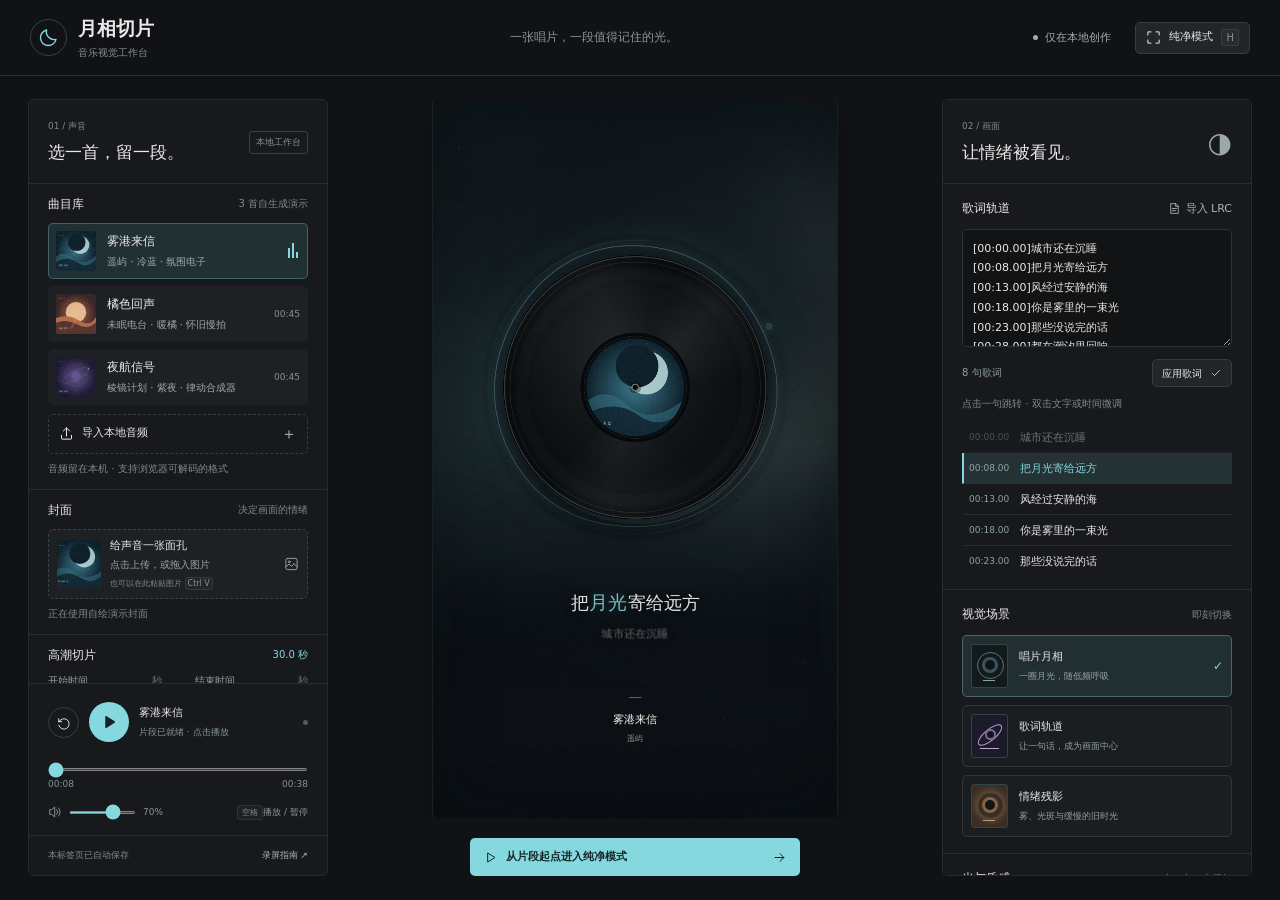
==== commit a1c3cc4f: "Refine music visualization and add bilingual moon-phase videos" ====
--- a/index.html
+++ b/index.html
@@ -79,40 +79,31 @@
     </aside>
 
     <section class="stage-column" aria-label="视觉作品预览">
-      <div class="preview-heading"><span><i></i>实时预览</span><div><span>9:16</span><span>1080 × 1920</span></div></div>
       <div class="stage-fit">
         <div id="stage" class="stage" data-scene="moon" aria-label="9:16 音乐视觉舞台">
           <div id="stage-scene" class="stage-scene">
             <div class="cover-backdrop"></div><div class="stage-gradient"></div>
             <div class="ambient-fog fog-one"></div><div class="ambient-fog fog-two"></div>
             <canvas id="particle-canvas" width="1080" height="1920" aria-hidden="true"></canvas>
-            <div class="stage-topline"><span id="stage-edition">月相切片 / 001</span><span class="stage-top-mark">◐</span></div>
-            <div class="scene-caption"><span id="scene-name">唱片月相</span><i></i><span id="stage-mood">冷蓝 · 氛围电子</span></div>
-
             <div class="record-composition">
               <div class="record-aura"></div>
               <svg class="moon-orbit" viewBox="0 0 900 900" aria-hidden="true"><defs><linearGradient id="orbit-light"><stop stop-color="white" stop-opacity=".05"/><stop offset=".45" stop-color="white" stop-opacity=".8"/><stop offset="1" stop-color="white" stop-opacity=".12"/></linearGradient></defs><circle class="orbit-base" cx="450" cy="450" r="392"/><circle class="orbit-main" cx="450" cy="450" r="392"/><circle class="orbit-fine" cx="450" cy="450" r="417"/><path class="orbit-arc" d="M92 610 A392 392 0 0 1 625 99"/><circle class="orbit-point" cx="807" cy="287" r="9"/></svg>
-              <div class="phase-dot phase-one">◕</div><div class="phase-dot phase-two">◐</div><div class="phase-dot phase-three">◔</div>
               <div class="vinyl-shadow"></div>
-              <div id="vinyl" class="vinyl"><div class="vinyl-sheen"></div><div class="vinyl-grooves"></div><div class="vinyl-label"><img id="vinyl-cover" src="assets/covers/mist-letter.svg" alt="唱片中心封面"><span class="spindle"></span></div><span class="vinyl-stamp">月相切片 · 自生成声音</span></div>
-              <div class="record-coordinate">33⅓ <span>转 / 分钟的记忆</span></div>
+              <div id="vinyl" class="vinyl"><div class="vinyl-sheen"></div><div class="vinyl-grooves"></div><div class="vinyl-label"><img id="vinyl-cover" src="assets/covers/mist-letter.svg" alt="唱片中心封面"><span class="spindle"></span></div></div>
             </div>
 
             <div id="lyric-display" class="lyric-display" aria-label="当前歌词">
-              <span class="lyric-overline">此刻 · 08.0″</span>
               <div id="lyric-main" class="lyric-main">把月光寄给远方</div>
               <div id="lyric-secondary" class="lyric-secondary">风经过安静的海</div>
             </div>
             <div class="stage-song"><span class="song-rule"></span><h2 id="stage-title">雾港来信</h2><p id="stage-artist">遥屿</p></div>
-            <div class="stage-bottomline"><div class="stage-meter" aria-hidden="true"><i></i><i></i><i></i><i></i><i></i><i></i><i></i><i></i><i></i></div><span id="stage-clip-caption">一段光 · 30 秒</span></div>
             <canvas id="grain-canvas" width="270" height="480" aria-hidden="true"></canvas>
             <div class="stage-vignette"></div>
             <div id="stage-error" class="stage-error" role="alert" hidden></div>
           </div>
         </div>
       </div>
-      <div class="preview-bottom"><span id="preview-state"><i></i>待机也有光</span><span>你的声音，你的画面。</span></div>
-      <div class="stage-actions"><button id="clean-start" class="button primary"><svg><use href="#i-play"/></svg>从片段起点进入纯净模式<svg><use href="#i-arrow"/></svg></button><p>准备好后，用浏览器或系统录屏留下这一刻。</p></div>
+      <div class="stage-actions"><button id="clean-start" class="button primary"><svg><use href="#i-play"/></svg>从片段起点进入纯净模式<svg><use href="#i-arrow"/></svg></button></div>
     </section>
 
     <aside class="panel edit-panel" aria-label="歌词与视觉设置">
--- a/css/workspace.css
+++ b/css/workspace.css
@@ -786,7 +786,9 @@
   background-position: center;
   filter: blur(100px) saturate(.6);
   opacity: .33;
-  transition: opacity 1s
+  transition: opacity 1s;
+  animation: backdrop-drift 38s ease-in-out infinite alternate;
+  will-change: transform
 }
 .stage-gradient {
   position: absolute;
@@ -802,7 +804,8 @@
   filter: blur(95px);
   opacity: .5;
   transform: rotate(-25deg);
-  pointer-events: none
+  pointer-events: none;
+  will-change: transform
 }
 .fog-one {
   top: 210px
@@ -881,29 +884,30 @@
   fill: none;
   stroke-width: 1.6;
   transform: scale(var(--breath));
-  opacity: calc(.18 + var(--halo) * .65)
+  opacity: calc(.08 + var(--halo) * .18)
 }
 .orbit-base {
   stroke: var(--accent);
-  opacity: .14
+  display: none
 }
 .orbit-main {
   stroke: url(#orbit-light);
   stroke-dasharray: 880 270;
+  opacity: .72;
   transform-origin: center;
   transform: rotate(-23deg)
 }
 .orbit-fine {
   stroke: var(--accent);
-  opacity: .22;
+  display: none;
   stroke-width: 1;
   stroke-dasharray: 4 34
 }
 .orbit-arc {
   stroke: var(--accent);
   stroke-width: 3;
-  opacity: calc(.3 + var(--low));
-  filter: drop-shadow(0 0 9px var(--accent))
+  opacity: calc(.12 + var(--low) * .24);
+  filter: drop-shadow(0 0 6px var(--accent))
 }
 .orbit-point {
   fill: var(--accent);
@@ -954,7 +958,7 @@
   width: 700px;
   height: 700px;
   border-radius: 50%;
-  background: repeating-radial-gradient(circle at center,#171a1c 0,#0a0b0c 2px,#1b1d1e 3px,#0a0b0c 4px,#101213 7px);
+  background: radial-gradient(circle at 47% 42%,#2a3031 0%,#171b1d 17%,#0c0f11 54%,#15191a 100%);
   border: 3px solid #343738;
   box-shadow: inset 0 0 0 12px #080b0d,inset 0 0 0 14px #31363880,inset 0 0 60px #000,0 0 0 2px #000;
   will-change: transform;
@@ -965,14 +969,17 @@
   position: absolute;
   inset: 0;
   background: conic-gradient(from 20deg,transparent 0deg,#ffffff0c 24deg,transparent 65deg,#ffffff01 125deg,#ffffff0b 175deg,transparent 205deg,#ffffff01 250deg,#ffffff0a 320deg,transparent 350deg);
-  border-radius: 50%
+  border-radius: 50%;
+  animation: sheen-drift 28s ease-in-out infinite alternate
 }
 .vinyl-grooves {
   position: absolute;
-  inset: 33px;
+  inset: 28px;
   border-radius: 50%;
-  border: 1px solid #ffffff08;
-  box-shadow: inset 0 0 0 30px #ffffff02,inset 0 0 0 32px #ffffff05,inset 0 0 0 72px #ffffff03
+  border: 1px solid #ffffff0a;
+  box-shadow: inset 0 0 0 30px #ffffff01,inset 0 0 0 32px #ffffff03,inset 0 0 0 72px #ffffff02;
+  opacity: .72;
+  filter: blur(.25px)
 }
 .vinyl-label {
   position: absolute;
@@ -1736,6 +1743,22 @@
     filter: blur(.7px)
   }
 }
+@keyframes backdrop-drift {
+  from {
+    transform: scale(1.03) translate3d(-1.2%, -0.8%, 0)
+  }
+  to {
+    transform: scale(1.09) translate3d(1.4%, 1.1%, 0)
+  }
+}
+@keyframes sheen-drift {
+  from {
+    transform: rotate(-8deg) scale(1.02)
+  }
+  to {
+    transform: rotate(12deg) scale(1.06)
+  }
+}
 @media(min-width:1550px) {
   .workspace {
     grid-template-columns: 324px minmax(330px,1fr) 330px;
@@ -1920,8 +1943,11 @@
   .lyric-display.change .lyric-main,.lyric-display.change .lyric-secondary {
     animation: none
   }
-  .record-composition,.cover-backdrop {
+  .record-composition,.cover-backdrop,.vinyl-sheen {
     transition: none
+  }
+  .cover-backdrop,.vinyl-sheen {
+    animation: none
   }
   .lyric-display.secondary-change .lyric-secondary {
     animation: none;
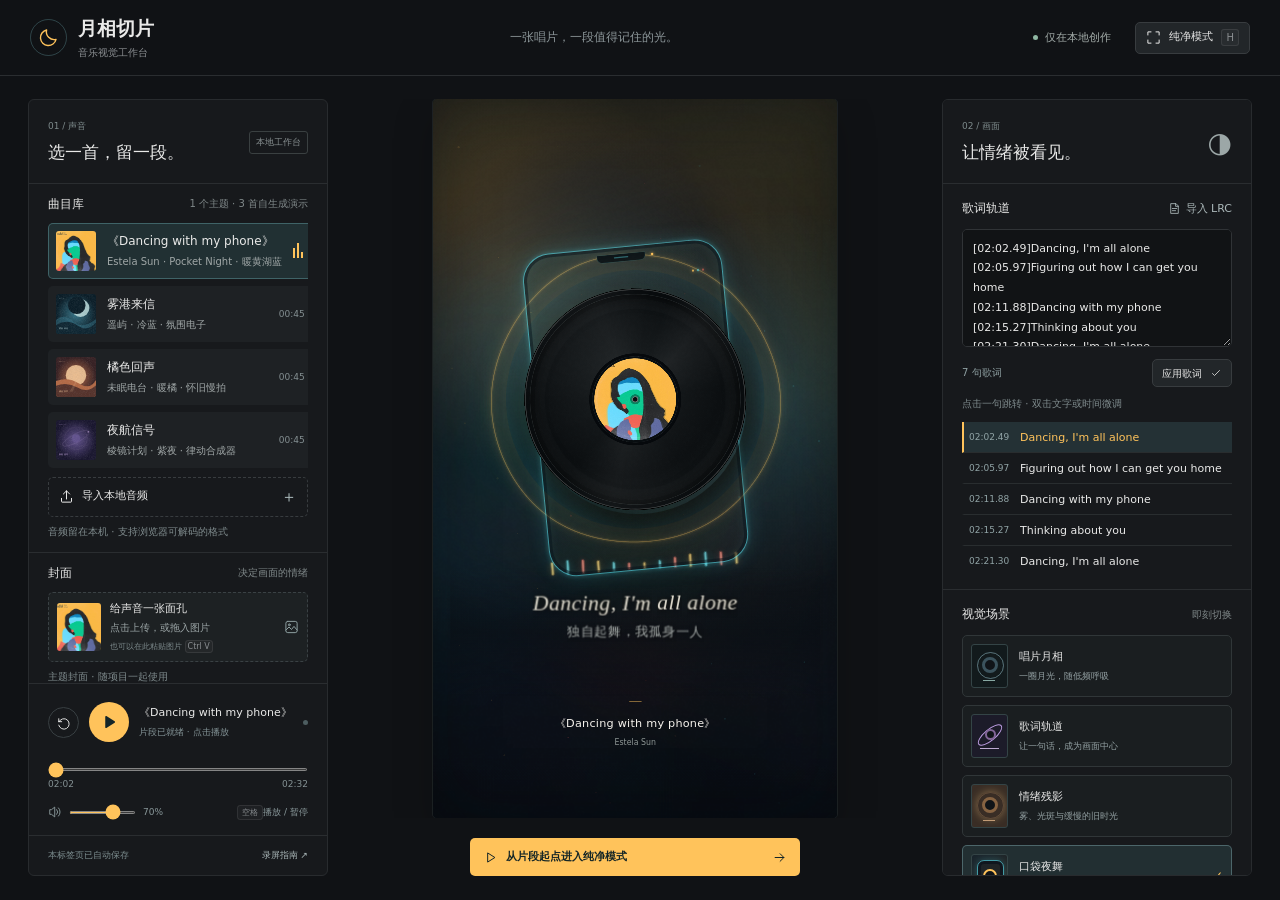
==== commit 174b33b5: "Add Dancing with my phone visualizer and cover" ====
--- a/index.html
+++ b/index.html
@@ -86,6 +86,7 @@
             <div class="ambient-fog fog-one"></div><div class="ambient-fog fog-two"></div>
             <canvas id="particle-canvas" width="1080" height="1920" aria-hidden="true"></canvas>
             <div class="record-composition">
+              <div class="phone-frame" aria-hidden="true"><span class="phone-speaker"></span><span class="phone-camera"></span><div class="phone-notifications"><i></i><i></i><i></i></div></div>
               <div class="record-aura"></div>
               <svg class="moon-orbit" viewBox="0 0 900 900" aria-hidden="true"><defs><linearGradient id="orbit-light"><stop stop-color="white" stop-opacity=".05"/><stop offset=".45" stop-color="white" stop-opacity=".8"/><stop offset="1" stop-color="white" stop-opacity=".12"/></linearGradient></defs><circle class="orbit-base" cx="450" cy="450" r="392"/><circle class="orbit-main" cx="450" cy="450" r="392"/><circle class="orbit-fine" cx="450" cy="450" r="417"/><path class="orbit-arc" d="M92 610 A392 392 0 0 1 625 99"/><circle class="orbit-point" cx="807" cy="287" r="9"/></svg>
               <div class="vinyl-shadow"></div>
@@ -124,12 +125,13 @@
           <button class="scene-card selected" data-scene="moon" aria-pressed="true"><span class="scene-thumb moon-thumb"><span></span></span><div><strong>唱片月相</strong><small>一圈月光，随低频呼吸</small></div><span class="scene-selected">✓</span></button>
           <button class="scene-card" data-scene="orbit" aria-pressed="false"><span class="scene-thumb orbit-thumb"><span></span></span><div><strong>歌词轨道</strong><small>让一句话，成为画面中心</small></div><span class="scene-selected">✓</span></button>
           <button class="scene-card" data-scene="afterglow" aria-pressed="false"><span class="scene-thumb glow-thumb"><span></span></span><div><strong>情绪残影</strong><small>雾、光斑与缓慢的旧时光</small></div><span class="scene-selected">✓</span></button>
+          <button class="scene-card" data-scene="pocket" aria-pressed="false"><span class="scene-thumb pocket-thumb"><span></span></span><div><strong>口袋夜舞</strong><small>手机微光，跟着副歌轻轻跳</small></div><span class="scene-selected">✓</span></button>
         </div>
       </section>
 
       <section class="panel-section visual-section">
         <div class="section-title"><h2>光与质感</h2><span>少一点，也很好</span></div>
-        <div class="color-row"><span>主题色</span><div class="color-swatches" role="group" aria-label="主题预设色"><button class="color-swatch" style="--swatch:#86d8df" data-color="#86d8df" aria-label="月光青" aria-pressed="true"></button><button class="color-swatch" style="--swatch:#f0b47d" data-color="#f0b47d" aria-label="黄昏橘" aria-pressed="false"></button><button class="color-swatch" style="--swatch:#b9a0f5" data-color="#b9a0f5" aria-label="夜航紫" aria-pressed="false"></button><button class="color-swatch" style="--swatch:#e5a6b5" data-color="#e5a6b5" aria-label="余温粉" aria-pressed="false"></button><button class="color-swatch" style="--swatch:#d9dec8" data-color="#d9dec8" aria-label="雾白" aria-pressed="false"></button></div><label class="custom-color" title="自定义主题色"><input id="accent-color" type="color" value="#86d8df" aria-label="自定义主题色"><span>＋</span></label></div>
+        <div class="color-row"><span>主题色</span><div class="color-swatches" role="group" aria-label="主题预设色"><button class="color-swatch" style="--swatch:#ffc35b" data-color="#ffc35b" aria-label="口袋金" aria-pressed="false"></button><button class="color-swatch" style="--swatch:#55d9e8" data-color="#55d9e8" aria-label="屏幕青" aria-pressed="false"></button><button class="color-swatch" style="--swatch:#86d8df" data-color="#86d8df" aria-label="月光青" aria-pressed="true"></button><button class="color-swatch" style="--swatch:#f0b47d" data-color="#f0b47d" aria-label="黄昏橘" aria-pressed="false"></button><button class="color-swatch" style="--swatch:#b9a0f5" data-color="#b9a0f5" aria-label="夜航紫" aria-pressed="false"></button><button class="color-swatch" style="--swatch:#e5a6b5" data-color="#e5a6b5" aria-label="余温粉" aria-pressed="false"></button><button class="color-swatch" style="--swatch:#d9dec8" data-color="#d9dec8" aria-label="雾白" aria-pressed="false"></button></div><label class="custom-color" title="自定义主题色"><input id="accent-color" type="color" value="#86d8df" aria-label="自定义主题色"><span>＋</span></label></div>
         <label class="intensity-control"><span>粒子扩散</span><input id="particles" type="range" min="0" max="100" value="42" aria-label="粒子强度"><output for="particles">42</output></label>
         <label class="intensity-control"><span>月相光环</span><input id="halo" type="range" min="0" max="100" value="62" aria-label="光环强度"><output for="halo">62</output></label>
         <label class="intensity-control"><span>胶片质感</span><input id="grain" type="range" min="0" max="100" value="17" aria-label="胶片强度"><output for="grain">17</output></label>
--- a/css/workspace.css
+++ b/css/workspace.css
@@ -867,6 +867,70 @@
   top: 320px;
   transition: top 1s,transform 1s
 }
+.phone-frame {
+  display: none;
+  position: absolute;
+  left: 132px;
+  top: -38px;
+  width: 636px;
+  height: 1030px;
+  border: 3px solid #55d9e8a6;
+  border-radius: 88px;
+  background: linear-gradient(145deg,#55d9e80a,#ffc35b06 56%,#f76c5d0a);
+  box-shadow: inset 0 0 0 10px #09131a80,inset 0 0 45px #55d9e81c,0 0 18px #55d9e84a,0 0 64px #55d9e82d;
+  transform: rotate(-3deg);
+  pointer-events: none;
+  z-index: 0
+}
+.phone-frame:before {
+  content: "";
+  position: absolute;
+  top: 20px;
+  left: 50%;
+  width: 152px;
+  height: 23px;
+  transform: translateX(-50%);
+  border-radius: 0 0 16px 16px;
+  background: #081117;
+  border: 1px solid #55d9e83d
+}
+.phone-speaker {
+  position: absolute;
+  top: 29px;
+  left: calc(50% - 23px);
+  width: 46px;
+  height: 4px;
+  border-radius: 9px;
+  background: #55d9e86b
+}
+.phone-camera {
+  position: absolute;
+  top: 26px;
+  right: 212px;
+  width: 8px;
+  height: 8px;
+  border-radius: 50%;
+  background: #ffc35b;
+  box-shadow: 0 0 11px #ffc35b
+}
+.phone-notifications {
+  position: absolute;
+  top: 92px;
+  right: 56px;
+  display: flex;
+  gap: 9px
+}
+.phone-notifications i {
+  display: block;
+  width: 7px;
+  height: 7px;
+  border-radius: 50%;
+  background: #ffc35b;
+  box-shadow: 0 0 12px #ffc35b;
+  opacity: .8
+}
+.phone-notifications i:nth-child(2) { background: #55d9e8; box-shadow: 0 0 12px #55d9e8; opacity: .65 }
+.phone-notifications i:nth-child(3) { background: #f76c5d; box-shadow: 0 0 12px #f76c5d; opacity: .55 }
 .record-aura {
   position: absolute;
   inset: 40px;
@@ -1075,6 +1139,10 @@
   color: var(--lyric-accent, var(--accent));
   font-size: 1.075em;
   text-shadow: 0 0 28px color-mix(in srgb,var(--accent) 20%,transparent)
+}
+.lyric-unit {
+  display: inline-block;
+  white-space: pre
 }
 .lyric-secondary {
   font-size: 30px;
@@ -1252,6 +1320,98 @@
 .stage[data-scene=afterglow] .record-coordinate {
   opacity: .5
 }
+.stage[data-scene=pocket] {
+  background: #0b1119
+}
+.stage[data-scene=pocket] .cover-backdrop {
+  opacity: .42;
+  filter: blur(76px) saturate(1.55) brightness(.76)
+}
+.stage[data-scene=pocket] .stage-gradient {
+  background: radial-gradient(circle at 18% 23%,#ffc35b30,transparent 31%),radial-gradient(circle at 84% 42%,#55d9e82b,transparent 36%),linear-gradient(180deg,#101722ac 0%,#0b1019d9 58%,#080c12f5 100%);
+  animation: pocket-gradient-drift 34s ease-in-out infinite alternate;
+  transform-origin: center;
+  will-change: transform,filter
+}
+.stage[data-scene=pocket] .ambient-fog {
+  opacity: .48;
+  background: linear-gradient(90deg,transparent,#55d9e820 33%,#ffc35b1b 60%,transparent)
+}
+.stage[data-scene=pocket] .fog-one {
+  top: 275px;
+  transform: rotate(-18deg)
+}
+.stage[data-scene=pocket] .fog-two {
+  top: 760px;
+  opacity: .28;
+  transform: rotate(24deg)
+}
+.stage[data-scene=pocket] .record-composition {
+  top: 352px;
+  transform: scale(.84) rotate(-2.5deg)
+}
+.stage[data-scene=pocket] .phone-frame {
+  display: block
+}
+.stage[data-scene=pocket] .moon-orbit {
+  opacity: 0
+}
+.stage[data-scene=pocket] .record-aura {
+  box-shadow: 0 0 108px 25px #ffc35b33,inset 0 0 50px #55d9e825;
+  opacity: calc(var(--halo) * (.55 + var(--low) * .8))
+}
+.stage[data-scene=pocket] .vinyl-shadow {
+  box-shadow: 22px 24px 84px #000000a0,0 0 60px #ffc35b12
+}
+.stage[data-scene=pocket] .lyric-display {
+  display: block;
+  top: 1307px;
+  z-index: 5;
+  color: #fff9e9;
+  text-shadow: 0 3px 26px #000000c7,0 0 22px #55d9e82b;
+  min-height: 232px
+}
+.stage[data-scene=pocket] .lyric-main {
+  font-family: "Baskerville","Iowan Old Style",Georgia,"Times New Roman",serif;
+  font-style: italic;
+  font-size: 58px;
+  font-weight: 400;
+  line-height: 1.32;
+  letter-spacing: .02em;
+  color: #fff9e9;
+  text-shadow: 0 2px 24px #000,0 0 24px #ffc35b2e
+}
+.stage[data-scene=pocket] .lyric-main .keyword {
+  font-size: 1em;
+  color: #ffc35b
+}
+.stage[data-scene=pocket] .lyric-display.change .lyric-main,
+.stage[data-scene=pocket] .lyric-display.change .lyric-secondary,
+.stage[data-scene=pocket] .lyric-display.secondary-change .lyric-secondary {
+  animation: none
+}
+.stage[data-scene=pocket] .lyric-display.change .lyric-unit,
+.stage[data-scene=pocket] .lyric-display.secondary-change .lyric-unit {
+  animation: lyric-unit-in .78s cubic-bezier(.22,.8,.24,1) both;
+  animation-delay: var(--unit-delay,0ms)
+}
+.stage[data-scene=pocket] .lyric-secondary {
+  margin-top: 14px;
+  font-family: "Noto Serif SC","Songti SC","STSong","SimSun",serif;
+  color: #c8cecad6;
+  font-size: 38px;
+  font-weight: 400;
+  line-height: 1.45;
+  letter-spacing: .04em;
+  filter: none;
+  text-shadow: 0 2px 18px #000000c7
+}
+.stage[data-scene=pocket] .stage-song {
+  bottom: 185px
+}
+.stage[data-scene=pocket] .stage-song h2 {
+  letter-spacing: .02em
+}
 .preview-bottom {
   display: flex;
   align-items: center;
@@ -1469,6 +1629,32 @@
 }
 .glow-thumb:after {
   background: #c29b75
+}
+.pocket-thumb {
+  background: linear-gradient(145deg,#19232b,#29251f)
+}
+.pocket-thumb:before {
+  width: 25px;
+  height: 31px;
+  top: 5px;
+  left: 5px;
+  border-radius: 7px;
+  border-color: #55d9e8a8;
+  box-shadow: inset 0 0 0 3px #10161e,0 0 8px #55d9e84d
+}
+.pocket-thumb span {
+  width: 14px;
+  height: 14px;
+  top: 14px;
+  left: 11px;
+  border-width: 2px;
+  border-color: #ffc35b
+}
+.pocket-thumb:after {
+  bottom: 5px;
+  width: 17px;
+  left: 10px;
+  background: #f76c5d
 }
 .scene-card>div {
   flex: 1;
@@ -1743,12 +1929,42 @@
     filter: blur(.7px)
   }
 }
+@keyframes lyric-unit-in {
+  0% {
+    opacity: 0;
+    transform: translate3d(0,var(--unit-offset,16px),0);
+    clip-path: inset(var(--unit-clip-top,0) 0 var(--unit-clip-bottom,100%));
+    filter: blur(4px)
+  }
+  58% {
+    opacity: 1;
+    transform: translate3d(0,calc(var(--unit-offset,16px) * -.1),0);
+    clip-path: inset(0);
+    filter: blur(.2px)
+  }
+  100% {
+    opacity: 1;
+    transform: translate3d(0,0,0);
+    clip-path: inset(0);
+    filter: blur(0)
+  }
+}
 @keyframes backdrop-drift {
   from {
     transform: scale(1.03) translate3d(-1.2%, -0.8%, 0)
   }
   to {
     transform: scale(1.09) translate3d(1.4%, 1.1%, 0)
+  }
+}
+@keyframes pocket-gradient-drift {
+  from {
+    transform: scale(1.01) translate3d(-.8%, -.5%, 0);
+    filter: hue-rotate(-3deg) saturate(.98)
+  }
+  to {
+    transform: scale(1.06) translate3d(.9%, .7%, 0);
+    filter: hue-rotate(4deg) saturate(1.05)
   }
 }
 @keyframes sheen-drift {
@@ -1949,7 +2165,17 @@
   .cover-backdrop,.vinyl-sheen {
     animation: none
   }
+  .stage[data-scene=pocket] .stage-gradient {
+    animation: none
+  }
   .lyric-display.secondary-change .lyric-secondary {
     animation: none;
   }
-}
+  .lyric-unit {
+    animation: none !important;
+    opacity: 1;
+    transform: none;
+    clip-path: none;
+    filter: none
+  }
+}
